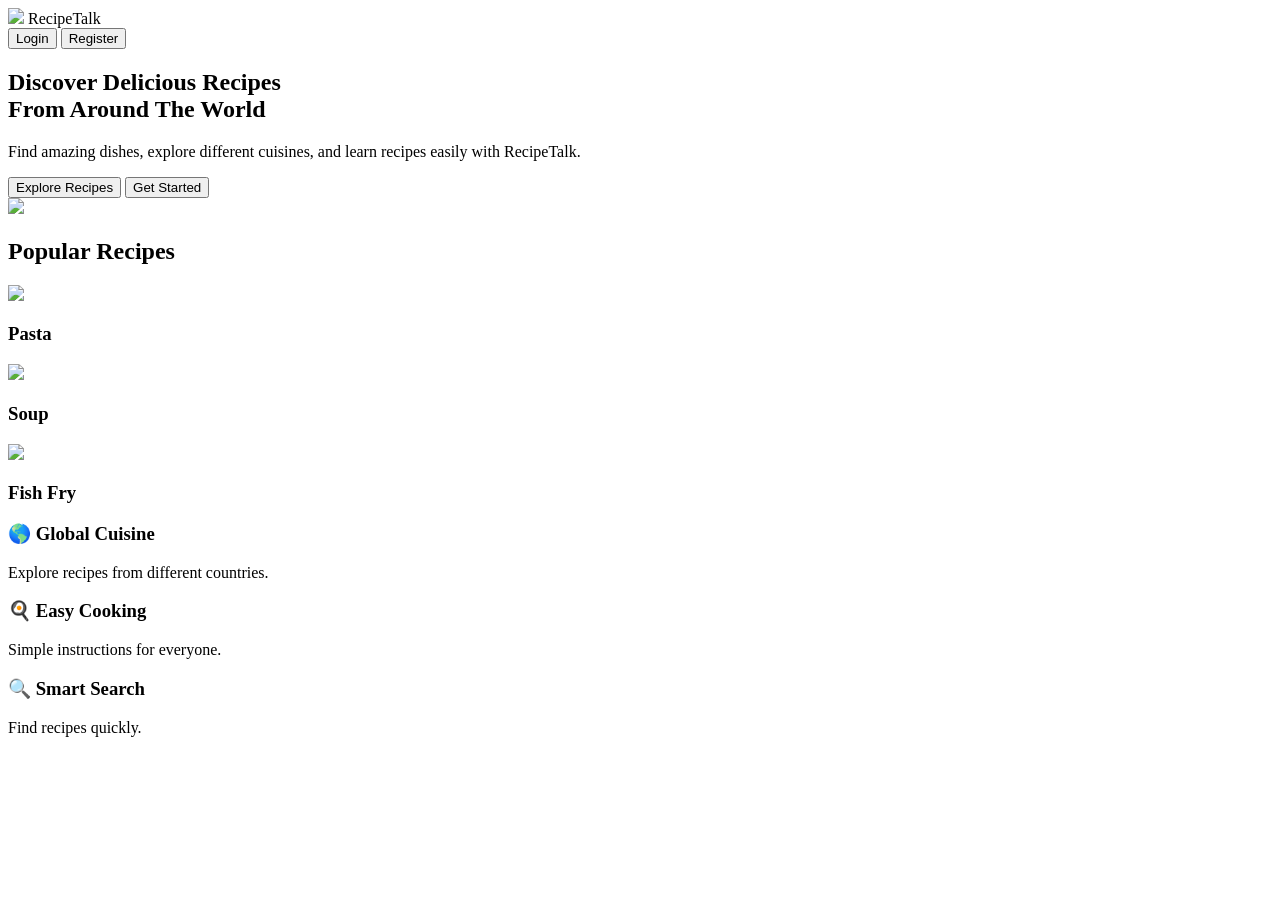
==== home.html @ e5e8f653 "Add files via upload" ====
<!DOCTYPE html>
<html>

<head>
    <title>RecipeTalk - Explore Recipes</title>
    <link rel="stylesheet" href="./css/home.css">
    <link href="https://fonts.googleapis.com/css2?family=Poppins:wght@300;400;600;700&display=swap" rel="stylesheet">
</head>

<body>
    <header>
        <div class="logo">
            <img src="./assests/logo.png">
            <span>RecipeTalk</span>
        </div>
        <div class="nav-buttons">
            <button class="login-btn" onclick="location.href='login.html'">
                Login
            </button>
            <button class="register-btn" onclick="location.href='register.html'">
                Register
            </button>
        </div>
    </header>
    <section class="hero">
        <div class="hero-content">
            <h1>
                Discover Delicious Recipes
                <br>
                From Around The World
            </h1>
            <p>
                Find amazing dishes, explore different cuisines,
                and learn recipes easily with RecipeTalk.
            </p>
            <div class="buttons">
                <button onclick="location.href='login.html'">
                    Explore Recipes
                </button>
                <button class="outline" onclick="location.href='login.html'">
                    Get Started
                </button>
            </div>
        </div>
        <div class="hero-image">
            <img src="./assests/hero-food.jpeg">
        </div>
    </section>
    <section class="popular">
        <h2>
            Popular Recipes
        </h2>
        <div class="recipe-preview">
            <div class="preview-card">
                <img src="https://www.themealdb.com/images/media/meals/llcbn01574260722.jpg">
                <h3>
                    Pasta
                </h3>
            </div>
            <div class="preview-card">
                <img src="https://www.themealdb.com/images/media/meals/1529446137.jpg">
                <h3>
                    Soup
                </h3>
            </div>
            <div class="preview-card">
                <img src="https://www.themealdb.com/images/media/meals/1548772327.jpg">
                <h3>
                    Fish Fry
                </h3>
            </div>
        </div>
    </section>
    <section class="features">
        <div>
            <h3>
                🌎 Global Cuisine
            </h3>
            <p>
                Explore recipes from different countries.
            </p>
        </div>
        <div>
            <h3>
                🍳 Easy Cooking
            </h3>
            <p>
                Simple instructions for everyone.
            </p>
        </div>
        <div>
            <h3>
                🔍 Smart Search
            </h3>
            <p>
                Find recipes quickly.
            </p>
        </div>
    </section>
</body>

</html>
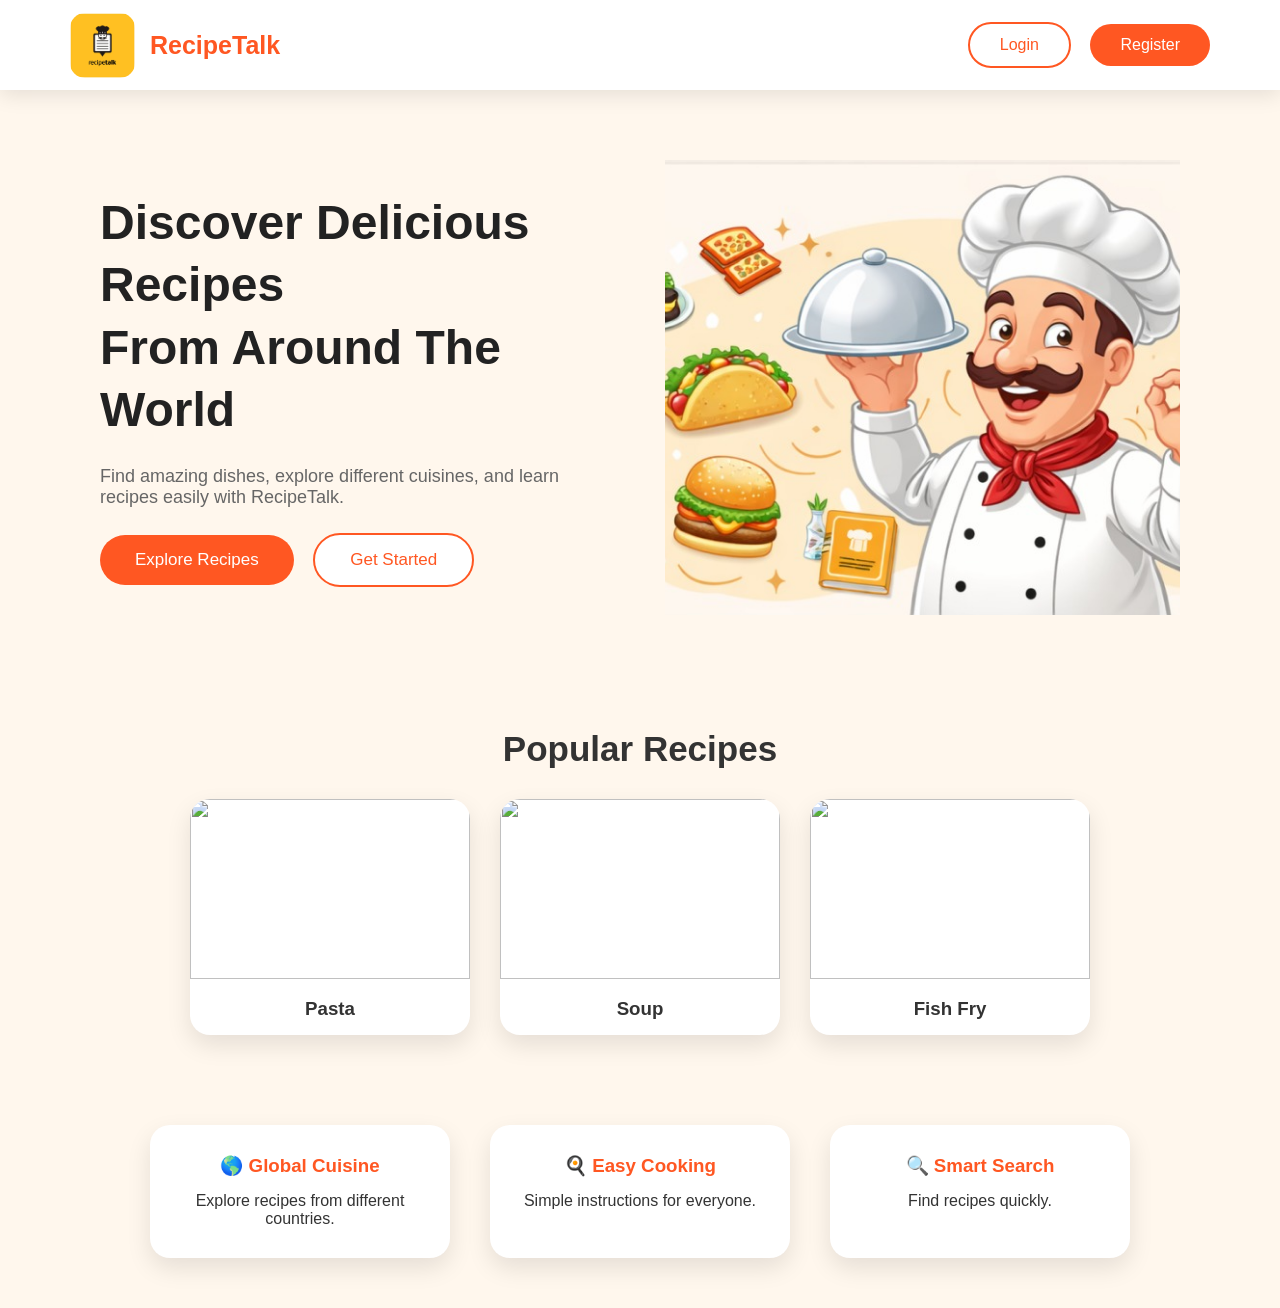
==== commit 9e3ba3b1: "up" ====
--- a/home.html
+++ b/home.html
@@ -3,14 +3,14 @@
 
 <head>
     <title>RecipeTalk - Explore Recipes</title>
-    <link rel="stylesheet" href="./css/home.css">
+    <link rel="stylesheet" href="home.css">
     <link href="https://fonts.googleapis.com/css2?family=Poppins:wght@300;400;600;700&display=swap" rel="stylesheet">
 </head>
 
 <body>
     <header>
         <div class="logo">
-            <img src="./assests/logo.png">
+            <img src="logo.png">
             <span>RecipeTalk</span>
         </div>
         <div class="nav-buttons">
@@ -43,7 +43,7 @@
             </div>
         </div>
         <div class="hero-image">
-            <img src="./assests/hero-food.jpeg">
+            <img src="hero-food.jpeg">
         </div>
     </section>
     <section class="popular">
@@ -99,4 +99,4 @@
     </section>
 </body>
 
-</html>+</html>
--- a/home.css
+++ b/home.css
@@ -0,0 +1,188 @@
+*{
+margin:0;
+padding:0;
+box-sizing:border-box;
+font-family:'Poppins',sans-serif;
+}
+
+body{
+background:#fff7ed;
+color:#333;
+}
+
+/* HEADER */
+
+header{
+height:90px;
+display:flex;
+align-items:center;
+justify-content:space-between;
+padding:0 70px;
+background:white;
+box-shadow:0 5px 20px rgba(0,0,0,.1);
+}
+
+.logo{
+display:flex;
+align-items:center;
+gap:15px;
+font-size:25px;
+font-weight:700;
+color:#ff5722;
+}
+
+.logo img{
+width:65px;
+height:65px;
+border-radius:15px;
+}
+
+.nav-buttons button{
+padding:12px 30px;
+border-radius:30px;
+font-size:16px;
+cursor:pointer;
+}
+
+.login-btn{
+background:white;
+border:2px solid #ff5722;
+color:#ff5722;
+margin-right:15px;
+}
+
+.register-btn{
+background:#ff5722;
+border:none;
+color:white;
+}
+
+/* HERO */
+
+.hero{
+display:flex;
+align-items:center;
+justify-content:space-between;
+padding:70px 100px;
+gap:50px;
+}
+
+.hero-content{
+width:50%;
+}
+
+.hero-content h1{
+font-size:48px;
+line-height:1.3;
+color:#222;
+}
+
+.hero-content p{
+font-size:18px;
+margin:25px 0;
+color:#666;
+}
+
+.buttons button{
+padding:15px 35px;
+border-radius:30px;
+border:none;
+background:#ff5722;
+color:white;
+font-size:17px;
+cursor:pointer;
+}
+
+.buttons .outline{
+background:white;
+color:#ff5722;
+border:2px solid #ff5722;
+margin-left:15px;
+}
+
+.hero-image{
+width:50%;
+}
+
+.hero-image img{
+width:100%;
+height:455px;
+object-fit:cover;
+/* border-radius:40px;
+box-shadow:
+0 20px 40px rgba(0,0,0,.2); */
+}
+
+/* POPULAR RECIPES */
+.popular{
+padding:40px 100px;
+text-align:center;
+}
+
+.popular h2{
+font-size:35px;
+margin-bottom:30px;
+}
+
+.recipe-preview{
+display:flex;
+justify-content:center;
+gap:30px;
+}
+
+.preview-card{
+background:white;
+width:280px;
+border-radius:20px;
+overflow:hidden;
+box-shadow:0 10px 25px rgba(0,0,0,.1);
+}
+
+.preview-card img{
+width:100%;
+height:180px;
+object-fit:cover;
+}
+
+.preview-card h3{
+padding:15px;
+}
+
+/* FEATURES */
+
+.features{
+display:flex;
+justify-content:center;
+gap:40px;
+padding:50px;
+}
+
+.features div{
+background:white;
+padding:30px;
+width:300px;
+border-radius:20px;
+text-align:center;
+box-shadow:0 10px 25px rgba(0,0,0,.1);
+}
+
+.features h3{
+color:#ff5722;
+margin-bottom:15px;
+}
+
+@media(max-width:900px){
+.hero{
+flex-direction:column;
+padding:40px;
+}
+
+.hero-content,.hero-image{
+width:100%;
+}
+
+.recipe-preview,.features{
+flex-direction:column;
+align-items:center;
+}
+}
